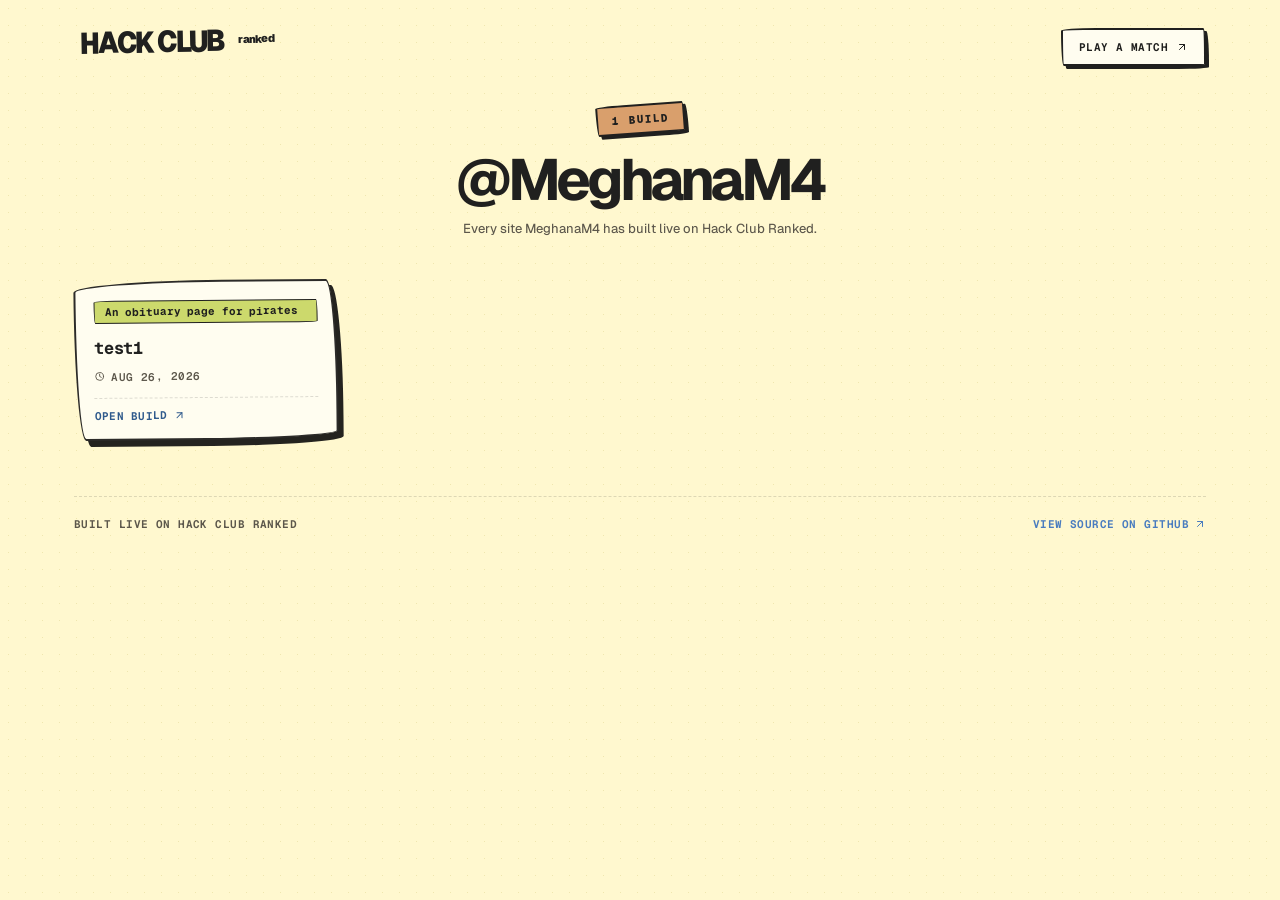
==== index.html @ 8e466107 "Publish test1" ====
<!doctype html>
<html lang="en">
<head>
<meta charset="utf-8">
<meta name="viewport" content="width=device-width, initial-scale=1">
<meta name="color-scheme" content="light">
<title>MeghanaM4's Hack Club Ranked builds</title>
<meta name="description" content="Websites MeghanaM4 built live on Hack Club Ranked.">
<link rel="icon" href="data:image/svg+xml,%3Csvg%20width%3D%2224%22%20height%3D%2224%22%20viewBox%3D%220%200%2024%2024%22%20fill%3D%22none%22%20xmlns%3D%22http%3A%2F%2Fwww.w3.org%2F2000%2Fsvg%22%3E%3Cpath%20d%3D%22M22%2019.2727C22%2020.779%2020.779%2022%2019.2727%2022H14.7273C13.221%2022%2012%2020.779%2012%2019.2727V12H19.2727C20.779%2012%2022%2013.221%2022%2014.7273V19.2727Z%22%20fill%3D%22%2368C4FF%22%2F%3E%3Cpath%20d%3D%22M20%202C21.1046%202%2022%202.89543%2022%204V7C22%208.10457%2021.1046%209%2020%209H17C15.8954%209%2015%208.10457%2015%207V4C15%202.89543%2015.8954%202%2017%202H20Z%22%20fill%3D%22%230C79D8%22%2F%3E%3Cpath%20d%3D%22M7%2015C8.10457%2015%209%2015.8954%209%2017V20C9%2021.1046%208.10457%2022%207%2022H4C2.89543%2022%202%2021.1046%202%2020V17C2%2015.8954%202.89543%2015%204%2015H7Z%22%20fill%3D%22%230C79D8%22%2F%3E%3Cpath%20d%3D%22M12%2012H4.72727C3.22104%2012%202%2010.779%202%209.27273V4.72727C2%203.22104%203.22104%202%204.72727%202H9.27273C10.779%202%2012%203.22104%2012%204.72727V12Z%22%20fill%3D%22%232E9EFF%22%2F%3E%3C%2Fsvg%3E">
<link rel="preconnect" href="https://fonts.googleapis.com">
<link rel="preconnect" href="https://fonts.gstatic.com" crossorigin>
<link href="https://fonts.googleapis.com/css2?family=Geist:wght@400..900&family=Geist+Mono:wght@400..900&display=swap" rel="stylesheet">
<style>
  :root {
    color-scheme: light;
    --cream: #fff8cf;
    --ink: #20201f;
    --muted: #5c574b;
    --pink: #d891d9;
    --blue: #497cbf;
    --blue-strong: #2f5a8c;
    --green: #ccd96c;
    --orange: #d99f6c;
    --paper: #fffdf0;
    --line: #2c2b29;
    --blob: 255px 20px 225px 20px / 20px 225px 15px 255px;
    --font-sans: "Geist", ui-sans-serif, system-ui, "Segoe UI", sans-serif;
    --font-mono: "Geist Mono", ui-monospace, "SF Mono", Menlo, Consolas, monospace;
  }
  * { box-sizing: border-box; }
  body {
    margin: 0;
    min-width: 320px;
    color: var(--ink);
    font-family: var(--font-sans);
    background-color: var(--cream);
    background-image: radial-gradient(#c7b65c45 0.7px, transparent 0.7px);
    background-size: 17px 17px;
  }
  a:focus-visible, button:focus-visible {
    outline: 3px solid var(--blue);
    outline-offset: 3px;
  }
  .page { max-width: 1180px; margin: 0 auto; padding: 28px 24px 64px; }
  .site-header {
    display: flex;
    align-items: flex-start;
    justify-content: space-between;
    flex-wrap: wrap;
    gap: 14px;
    padding-bottom: 30px;
  }
  .logo {
    display: inline-flex;
    align-items: flex-start;
    gap: 8px;
    text-decoration: none;
    color: var(--ink);
    transform: rotate(-1deg);
  }
  .logo span {
    font-size: 30px;
    line-height: 0.9;
    font-weight: 950;
    letter-spacing: -0.08em;
    transform: scaleX(0.92);
  }
  .logo em {
    font-style: normal;
    font-size: 11px;
    font-weight: 900;
    margin-top: 5px;
    letter-spacing: -0.07em;
  }
  .pill-button {
    display: inline-flex;
    align-items: center;
    gap: 8px;
    border: 2px solid var(--ink);
    background: var(--paper);
    box-shadow: 3px 3px 0 var(--ink);
    padding: 10px 16px;
    font: 650 11px var(--font-mono);
    text-transform: uppercase;
    letter-spacing: 0.04em;
    color: var(--ink);
    text-decoration: none;
    border-radius: var(--blob);
    transition: transform 0.15s, box-shadow 0.15s;
  }
  .pill-button:hover { background: var(--green); transform: translate(2px, 2px); box-shadow: 1px 1px 0 var(--ink); }
  .pill-button:active { transform: translate(3px, 3px); box-shadow: none; }
  .page-head { max-width: 640px; margin: 8px auto 40px; text-align: center; }
  .build-count-sticker {
    display: inline-block;
    margin-bottom: 14px;
    border: 2px solid var(--ink);
    background: var(--orange);
    padding: 6px 14px;
    font: 800 11px var(--font-mono);
    text-transform: uppercase;
    letter-spacing: 0.1em;
    box-shadow: 3px 3px 0 var(--ink);
    border-radius: var(--blob);
    transform: rotate(-4deg);
  }
  .page-head h1 {
    margin: 4px 0 12px;
    font-size: clamp(34px, 5vw, 58px);
    letter-spacing: -0.065em;
    line-height: 0.95;
  }
  .page-head p {
    margin: 0 auto;
    max-width: 480px;
    font: 450 13px/1.6 var(--font-sans);
    color: var(--muted);
  }
  .gallery-grid {
    list-style: none;
    margin: 0;
    padding: 0;
    display: grid;
    grid-template-columns: repeat(auto-fill, minmax(260px, 1fr));
    gap: clamp(18px, 3vw, 26px);
  }
  .gallery-grid li { display: flex; min-width: 0; }
  .build-card {
    flex: 1;
    min-width: 0;
    display: flex;
    flex-direction: column;
    gap: 10px;
    min-height: 150px;
    border: 2px solid var(--line);
    background: var(--paper);
    box-shadow: 5px 6px 0 #24231f;
    padding: 18px 18px 16px;
    border-radius: var(--blob);
    text-decoration: none;
    color: var(--ink);
    --tilt: -0.5deg;
    transform: rotate(var(--tilt));
    transition: transform 0.15s, box-shadow 0.15s;
  }
  .gallery-grid li:nth-child(even) .build-card { --tilt: 0.45deg; }
  .build-card:hover { transform: translate(3px, 3px) rotate(var(--tilt)); box-shadow: 2px 3px 0 #24231f; }
  .build-card:active { transform: translate(5px, 5px) rotate(var(--tilt)); box-shadow: none; }
  .build-card-tag {
    display: inline-flex;
    max-width: 100%;
    min-width: 0;
    white-space: normal;
    word-break: break-word;
    border: 1.5px solid var(--ink);
    background: var(--cream);
    color: var(--ink);
    padding: 3px 10px;
    font: 700 11px var(--font-mono);
    letter-spacing: -0.01em;
    line-height: 1.4;
    border-radius: var(--blob);
  }
  .gallery-grid li:nth-child(4n+1) .build-card-tag { background: var(--green); }
  .gallery-grid li:nth-child(4n+2) .build-card-tag { background: var(--orange); }
  .gallery-grid li:nth-child(4n+3) .build-card-tag { background: var(--pink); }
  .gallery-grid li:nth-child(4n) .build-card-tag { background: var(--blue-strong); color: var(--cream); border-color: var(--blue-strong); }
  .build-card-name {
    margin: 4px 0 0;
    font: 700 17px var(--font-mono);
    letter-spacing: -0.01em;
    line-height: 1.25;
    word-break: break-word;
  }
  .build-card-meta {
    margin-top: auto;
    display: flex;
    align-items: center;
    gap: 6px;
    font: 600 11px var(--font-mono);
    text-transform: uppercase;
    letter-spacing: 0.04em;
    color: var(--muted);
  }
  .build-card-cta {
    display: inline-flex;
    align-items: center;
    gap: 6px;
    margin-top: 4px;
    padding-top: 10px;
    border-top: 1px dashed #00000022;
    font: 650 11px var(--font-mono);
    text-transform: uppercase;
    letter-spacing: 0.03em;
    color: var(--blue-strong);
  }
  .build-card:hover .build-card-cta { color: var(--ink); }
  .empty-state {
    max-width: 480px;
    margin: 20px auto 0;
    text-align: center;
    border: 2px dashed var(--ink);
    background: var(--paper);
    padding: 36px 28px;
    border-radius: var(--blob);
  }
  .empty-state p {
    margin: 0 0 20px;
    font: 500 12px/1.6 var(--font-mono);
    color: var(--muted);
  }
  .site-footer {
    margin-top: 56px;
    padding-top: 20px;
    border-top: 1px dashed #00000022;
    display: flex;
    flex-wrap: wrap;
    justify-content: space-between;
    gap: 10px;
    font: 650 11px var(--font-mono);
    text-transform: uppercase;
    letter-spacing: 0.04em;
    color: var(--muted);
  }
  .site-footer a {
    display: inline-flex;
    align-items: center;
    gap: 5px;
    color: var(--blue);
    text-decoration: none;
  }
  .site-footer a:hover { color: var(--blue-strong); text-decoration: underline; }
  @media (max-width: 760px) {
    .gallery-grid { grid-template-columns: repeat(auto-fill, minmax(220px, 1fr)); }
  }
  @media (max-width: 480px) {
    .site-header { flex-direction: column; align-items: center; text-align: center; }
    .gallery-grid { grid-template-columns: 1fr; }
    .site-footer { flex-direction: column; align-items: center; text-align: center; }
  }
  @media (prefers-reduced-motion: reduce) {
    *, *::before, *::after {
      animation-duration: 0.01ms !important;
      transition-duration: 0.01ms !important;
    }
  }
</style>
</head>
<body>
<div class="page">
  <header class="site-header">
    <a class="logo" href="https://ranked.hackclub.com" aria-label="Hack Club Ranked home">
      <span>HACK CLUB</span><em>ranked</em>
    </a>
    <a class="pill-button" href="https://ranked.hackclub.com">play a match <svg aria-hidden="true" width="12" height="12" viewBox="0 0 24 24" fill="none" stroke="currentColor" stroke-width="2" stroke-linecap="round" stroke-linejoin="round"><path d="M7 17 17 7"/><path d="M7 7h10v10"/></svg></a>
  </header>
  <main>
    <div class="page-head">
      <span class="build-count-sticker">1 build</span>
      <h1>@MeghanaM4</h1>
      <p>Every site MeghanaM4 has built live on Hack Club Ranked.</p>
    </div>
    <ul class="gallery-grid">
        <li>
          <a class="build-card" href="./test1/">
            <span class="build-card-tag">An obituary page for pirates</span>
            <strong class="build-card-name">test1</strong>
            <span class="build-card-meta"><svg aria-hidden="true" width="11" height="11" viewBox="0 0 24 24" fill="none" stroke="currentColor" stroke-width="2" stroke-linecap="round" stroke-linejoin="round"><circle cx="12" cy="12" r="8.5"/><path d="M12 7v5l3.5 2"/></svg>Aug 26, 2026</span>
            <span class="build-card-cta">open build <svg aria-hidden="true" width="12" height="12" viewBox="0 0 24 24" fill="none" stroke="currentColor" stroke-width="2" stroke-linecap="round" stroke-linejoin="round"><path d="M7 17 17 7"/><path d="M7 7h10v10"/></svg></span>
          </a>
        </li>
      </ul>
  </main>
  <footer class="site-footer">
    <span>Built live on Hack Club Ranked</span>
    <a href="https://github.com/MeghanaM4/hackclubranked">view source on GitHub <svg aria-hidden="true" width="12" height="12" viewBox="0 0 24 24" fill="none" stroke="currentColor" stroke-width="2" stroke-linecap="round" stroke-linejoin="round"><path d="M7 17 17 7"/><path d="M7 7h10v10"/></svg></a>
  </footer>
</div>
</body>
</html>
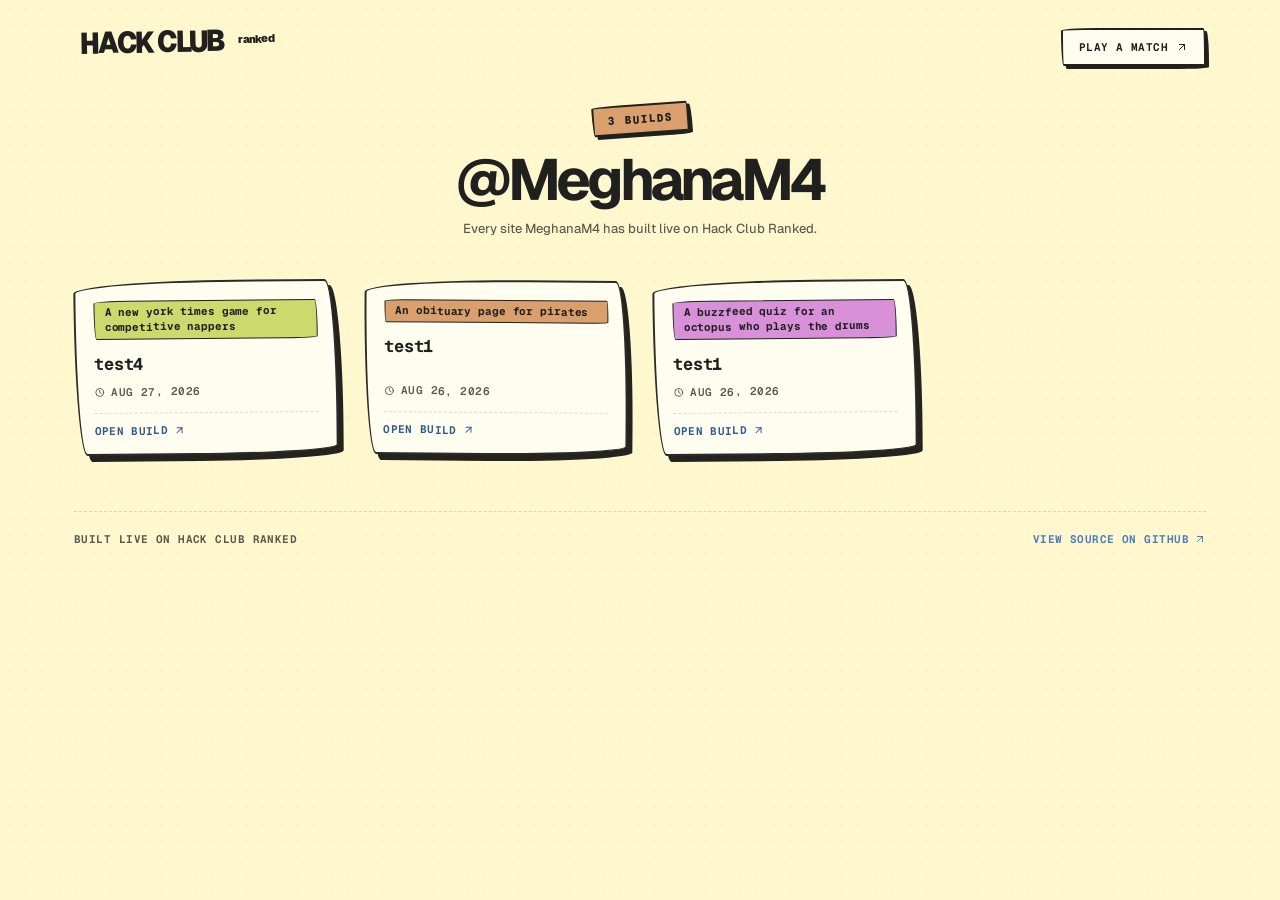
==== commit 973879e9: "Publish test4" ====
--- a/index.html
+++ b/index.html
@@ -256,14 +256,30 @@
   </header>
   <main>
     <div class="page-head">
-      <span class="build-count-sticker">1 build</span>
+      <span class="build-count-sticker">3 builds</span>
       <h1>@MeghanaM4</h1>
       <p>Every site MeghanaM4 has built live on Hack Club Ranked.</p>
     </div>
     <ul class="gallery-grid">
         <li>
+          <a class="build-card" href="./test4/">
+            <span class="build-card-tag">A new york times game for competitive nappers</span>
+            <strong class="build-card-name">test4</strong>
+            <span class="build-card-meta"><svg aria-hidden="true" width="11" height="11" viewBox="0 0 24 24" fill="none" stroke="currentColor" stroke-width="2" stroke-linecap="round" stroke-linejoin="round"><circle cx="12" cy="12" r="8.5"/><path d="M12 7v5l3.5 2"/></svg>Aug 27, 2026</span>
+            <span class="build-card-cta">open build <svg aria-hidden="true" width="12" height="12" viewBox="0 0 24 24" fill="none" stroke="currentColor" stroke-width="2" stroke-linecap="round" stroke-linejoin="round"><path d="M7 17 17 7"/><path d="M7 7h10v10"/></svg></span>
+          </a>
+        </li>
+        <li>
           <a class="build-card" href="./test1/">
             <span class="build-card-tag">An obituary page for pirates</span>
+            <strong class="build-card-name">test1</strong>
+            <span class="build-card-meta"><svg aria-hidden="true" width="11" height="11" viewBox="0 0 24 24" fill="none" stroke="currentColor" stroke-width="2" stroke-linecap="round" stroke-linejoin="round"><circle cx="12" cy="12" r="8.5"/><path d="M12 7v5l3.5 2"/></svg>Aug 26, 2026</span>
+            <span class="build-card-cta">open build <svg aria-hidden="true" width="12" height="12" viewBox="0 0 24 24" fill="none" stroke="currentColor" stroke-width="2" stroke-linecap="round" stroke-linejoin="round"><path d="M7 17 17 7"/><path d="M7 7h10v10"/></svg></span>
+          </a>
+        </li>
+        <li>
+          <a class="build-card" href="./test1/">
+            <span class="build-card-tag">A buzzfeed quiz for an octopus who plays the drums</span>
             <strong class="build-card-name">test1</strong>
             <span class="build-card-meta"><svg aria-hidden="true" width="11" height="11" viewBox="0 0 24 24" fill="none" stroke="currentColor" stroke-width="2" stroke-linecap="round" stroke-linejoin="round"><circle cx="12" cy="12" r="8.5"/><path d="M12 7v5l3.5 2"/></svg>Aug 26, 2026</span>
             <span class="build-card-cta">open build <svg aria-hidden="true" width="12" height="12" viewBox="0 0 24 24" fill="none" stroke="currentColor" stroke-width="2" stroke-linecap="round" stroke-linejoin="round"><path d="M7 17 17 7"/><path d="M7 7h10v10"/></svg></span>
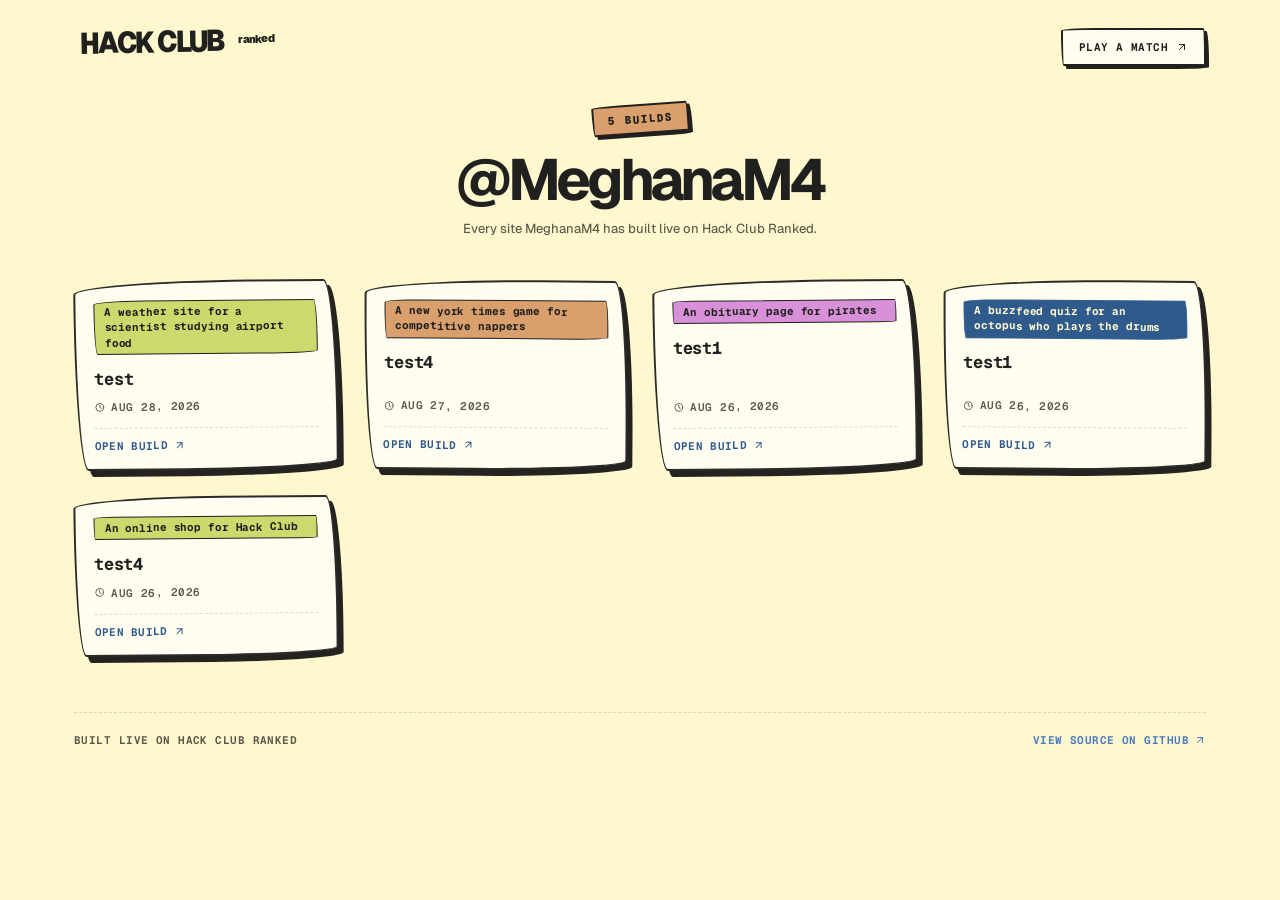
==== commit a6d564fc: "Publish test" ====
--- a/index.html
+++ b/index.html
@@ -256,12 +256,20 @@
   </header>
   <main>
     <div class="page-head">
-      <span class="build-count-sticker">3 builds</span>
+      <span class="build-count-sticker">5 builds</span>
       <h1>@MeghanaM4</h1>
       <p>Every site MeghanaM4 has built live on Hack Club Ranked.</p>
     </div>
     <ul class="gallery-grid">
         <li>
+          <a class="build-card" href="./test/">
+            <span class="build-card-tag">A weather site for a scientist studying airport food</span>
+            <strong class="build-card-name">test</strong>
+            <span class="build-card-meta"><svg aria-hidden="true" width="11" height="11" viewBox="0 0 24 24" fill="none" stroke="currentColor" stroke-width="2" stroke-linecap="round" stroke-linejoin="round"><circle cx="12" cy="12" r="8.5"/><path d="M12 7v5l3.5 2"/></svg>Aug 28, 2026</span>
+            <span class="build-card-cta">open build <svg aria-hidden="true" width="12" height="12" viewBox="0 0 24 24" fill="none" stroke="currentColor" stroke-width="2" stroke-linecap="round" stroke-linejoin="round"><path d="M7 17 17 7"/><path d="M7 7h10v10"/></svg></span>
+          </a>
+        </li>
+        <li>
           <a class="build-card" href="./test4/">
             <span class="build-card-tag">A new york times game for competitive nappers</span>
             <strong class="build-card-name">test4</strong>
@@ -281,6 +289,14 @@
           <a class="build-card" href="./test1/">
             <span class="build-card-tag">A buzzfeed quiz for an octopus who plays the drums</span>
             <strong class="build-card-name">test1</strong>
+            <span class="build-card-meta"><svg aria-hidden="true" width="11" height="11" viewBox="0 0 24 24" fill="none" stroke="currentColor" stroke-width="2" stroke-linecap="round" stroke-linejoin="round"><circle cx="12" cy="12" r="8.5"/><path d="M12 7v5l3.5 2"/></svg>Aug 26, 2026</span>
+            <span class="build-card-cta">open build <svg aria-hidden="true" width="12" height="12" viewBox="0 0 24 24" fill="none" stroke="currentColor" stroke-width="2" stroke-linecap="round" stroke-linejoin="round"><path d="M7 17 17 7"/><path d="M7 7h10v10"/></svg></span>
+          </a>
+        </li>
+        <li>
+          <a class="build-card" href="./test4/">
+            <span class="build-card-tag">An online shop for Hack Club</span>
+            <strong class="build-card-name">test4</strong>
             <span class="build-card-meta"><svg aria-hidden="true" width="11" height="11" viewBox="0 0 24 24" fill="none" stroke="currentColor" stroke-width="2" stroke-linecap="round" stroke-linejoin="round"><circle cx="12" cy="12" r="8.5"/><path d="M12 7v5l3.5 2"/></svg>Aug 26, 2026</span>
             <span class="build-card-cta">open build <svg aria-hidden="true" width="12" height="12" viewBox="0 0 24 24" fill="none" stroke="currentColor" stroke-width="2" stroke-linecap="round" stroke-linejoin="round"><path d="M7 17 17 7"/><path d="M7 7h10v10"/></svg></span>
           </a>
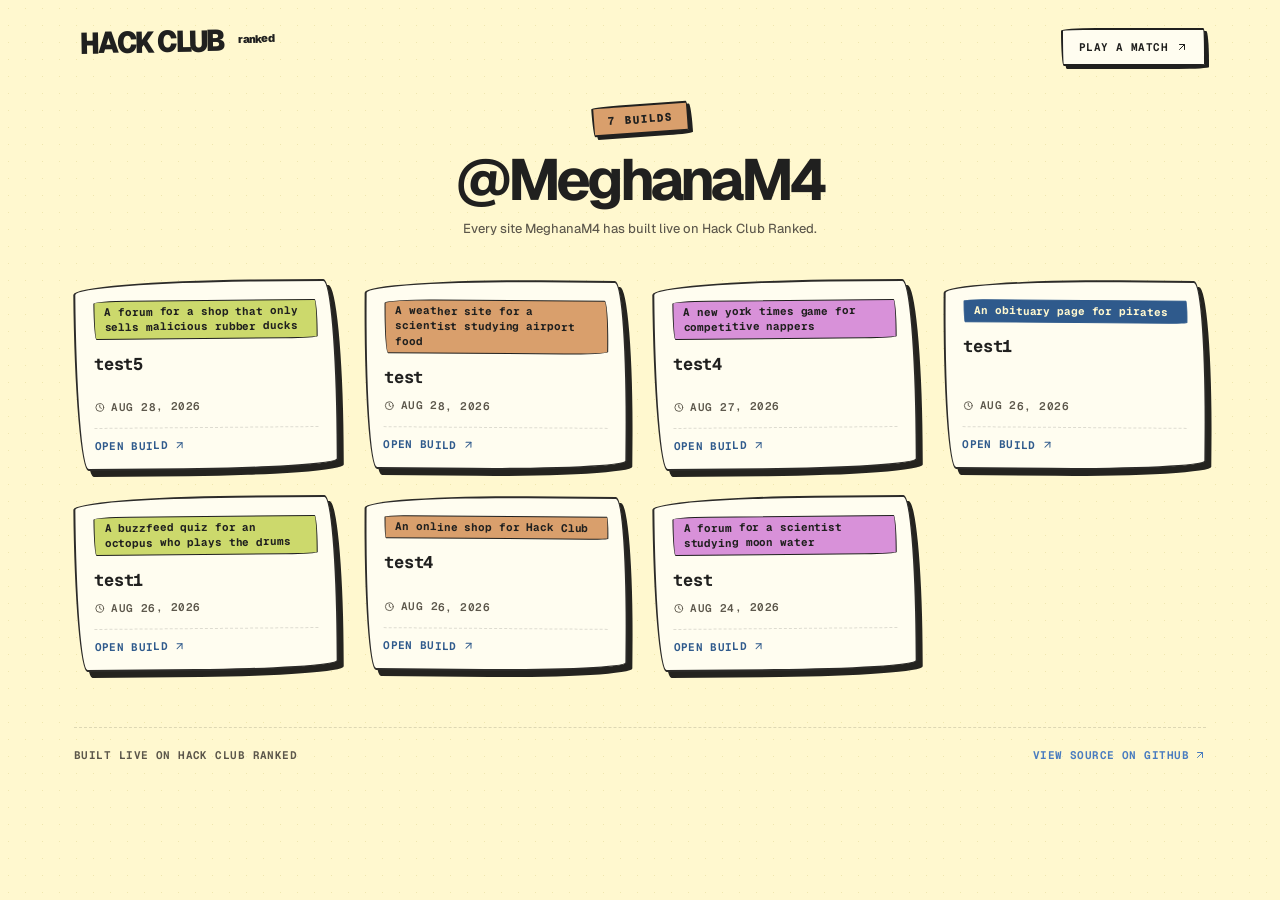
==== commit c9e35bbd: "Publish test5" ====
--- a/index.html
+++ b/index.html
@@ -256,12 +256,20 @@
   </header>
   <main>
     <div class="page-head">
-      <span class="build-count-sticker">5 builds</span>
+      <span class="build-count-sticker">7 builds</span>
       <h1>@MeghanaM4</h1>
       <p>Every site MeghanaM4 has built live on Hack Club Ranked.</p>
     </div>
     <ul class="gallery-grid">
         <li>
+          <a class="build-card" href="./test5/">
+            <span class="build-card-tag">A forum for a shop that only sells malicious rubber ducks</span>
+            <strong class="build-card-name">test5</strong>
+            <span class="build-card-meta"><svg aria-hidden="true" width="11" height="11" viewBox="0 0 24 24" fill="none" stroke="currentColor" stroke-width="2" stroke-linecap="round" stroke-linejoin="round"><circle cx="12" cy="12" r="8.5"/><path d="M12 7v5l3.5 2"/></svg>Aug 28, 2026</span>
+            <span class="build-card-cta">open build <svg aria-hidden="true" width="12" height="12" viewBox="0 0 24 24" fill="none" stroke="currentColor" stroke-width="2" stroke-linecap="round" stroke-linejoin="round"><path d="M7 17 17 7"/><path d="M7 7h10v10"/></svg></span>
+          </a>
+        </li>
+        <li>
           <a class="build-card" href="./test/">
             <span class="build-card-tag">A weather site for a scientist studying airport food</span>
             <strong class="build-card-name">test</strong>
@@ -298,6 +306,14 @@
             <span class="build-card-tag">An online shop for Hack Club</span>
             <strong class="build-card-name">test4</strong>
             <span class="build-card-meta"><svg aria-hidden="true" width="11" height="11" viewBox="0 0 24 24" fill="none" stroke="currentColor" stroke-width="2" stroke-linecap="round" stroke-linejoin="round"><circle cx="12" cy="12" r="8.5"/><path d="M12 7v5l3.5 2"/></svg>Aug 26, 2026</span>
+            <span class="build-card-cta">open build <svg aria-hidden="true" width="12" height="12" viewBox="0 0 24 24" fill="none" stroke="currentColor" stroke-width="2" stroke-linecap="round" stroke-linejoin="round"><path d="M7 17 17 7"/><path d="M7 7h10v10"/></svg></span>
+          </a>
+        </li>
+        <li>
+          <a class="build-card" href="./test/">
+            <span class="build-card-tag">A forum for a scientist studying moon water</span>
+            <strong class="build-card-name">test</strong>
+            <span class="build-card-meta"><svg aria-hidden="true" width="11" height="11" viewBox="0 0 24 24" fill="none" stroke="currentColor" stroke-width="2" stroke-linecap="round" stroke-linejoin="round"><circle cx="12" cy="12" r="8.5"/><path d="M12 7v5l3.5 2"/></svg>Aug 24, 2026</span>
             <span class="build-card-cta">open build <svg aria-hidden="true" width="12" height="12" viewBox="0 0 24 24" fill="none" stroke="currentColor" stroke-width="2" stroke-linecap="round" stroke-linejoin="round"><path d="M7 17 17 7"/><path d="M7 7h10v10"/></svg></span>
           </a>
         </li>
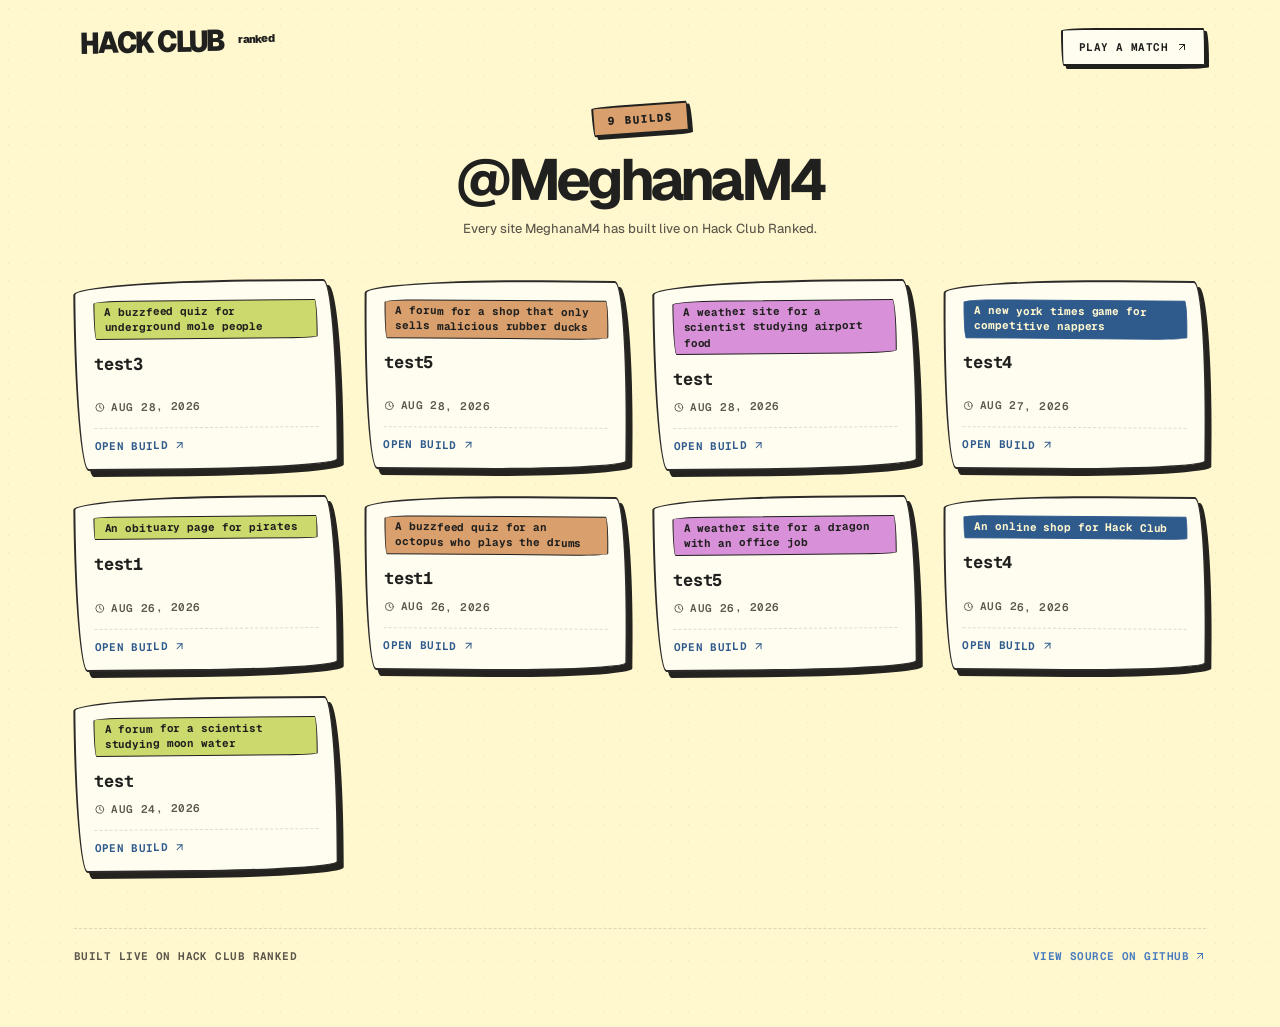
==== commit a69c0205: "Publish test3" ====
--- a/index.html
+++ b/index.html
@@ -256,12 +256,20 @@
   </header>
   <main>
     <div class="page-head">
-      <span class="build-count-sticker">7 builds</span>
+      <span class="build-count-sticker">9 builds</span>
       <h1>@MeghanaM4</h1>
       <p>Every site MeghanaM4 has built live on Hack Club Ranked.</p>
     </div>
     <ul class="gallery-grid">
         <li>
+          <a class="build-card" href="./test3/">
+            <span class="build-card-tag">A buzzfeed quiz for underground mole people</span>
+            <strong class="build-card-name">test3</strong>
+            <span class="build-card-meta"><svg aria-hidden="true" width="11" height="11" viewBox="0 0 24 24" fill="none" stroke="currentColor" stroke-width="2" stroke-linecap="round" stroke-linejoin="round"><circle cx="12" cy="12" r="8.5"/><path d="M12 7v5l3.5 2"/></svg>Aug 28, 2026</span>
+            <span class="build-card-cta">open build <svg aria-hidden="true" width="12" height="12" viewBox="0 0 24 24" fill="none" stroke="currentColor" stroke-width="2" stroke-linecap="round" stroke-linejoin="round"><path d="M7 17 17 7"/><path d="M7 7h10v10"/></svg></span>
+          </a>
+        </li>
+        <li>
           <a class="build-card" href="./test5/">
             <span class="build-card-tag">A forum for a shop that only sells malicious rubber ducks</span>
             <strong class="build-card-name">test5</strong>
@@ -297,6 +305,14 @@
           <a class="build-card" href="./test1/">
             <span class="build-card-tag">A buzzfeed quiz for an octopus who plays the drums</span>
             <strong class="build-card-name">test1</strong>
+            <span class="build-card-meta"><svg aria-hidden="true" width="11" height="11" viewBox="0 0 24 24" fill="none" stroke="currentColor" stroke-width="2" stroke-linecap="round" stroke-linejoin="round"><circle cx="12" cy="12" r="8.5"/><path d="M12 7v5l3.5 2"/></svg>Aug 26, 2026</span>
+            <span class="build-card-cta">open build <svg aria-hidden="true" width="12" height="12" viewBox="0 0 24 24" fill="none" stroke="currentColor" stroke-width="2" stroke-linecap="round" stroke-linejoin="round"><path d="M7 17 17 7"/><path d="M7 7h10v10"/></svg></span>
+          </a>
+        </li>
+        <li>
+          <a class="build-card" href="./test5/">
+            <span class="build-card-tag">A weather site for a dragon with an office job</span>
+            <strong class="build-card-name">test5</strong>
             <span class="build-card-meta"><svg aria-hidden="true" width="11" height="11" viewBox="0 0 24 24" fill="none" stroke="currentColor" stroke-width="2" stroke-linecap="round" stroke-linejoin="round"><circle cx="12" cy="12" r="8.5"/><path d="M12 7v5l3.5 2"/></svg>Aug 26, 2026</span>
             <span class="build-card-cta">open build <svg aria-hidden="true" width="12" height="12" viewBox="0 0 24 24" fill="none" stroke="currentColor" stroke-width="2" stroke-linecap="round" stroke-linejoin="round"><path d="M7 17 17 7"/><path d="M7 7h10v10"/></svg></span>
           </a>
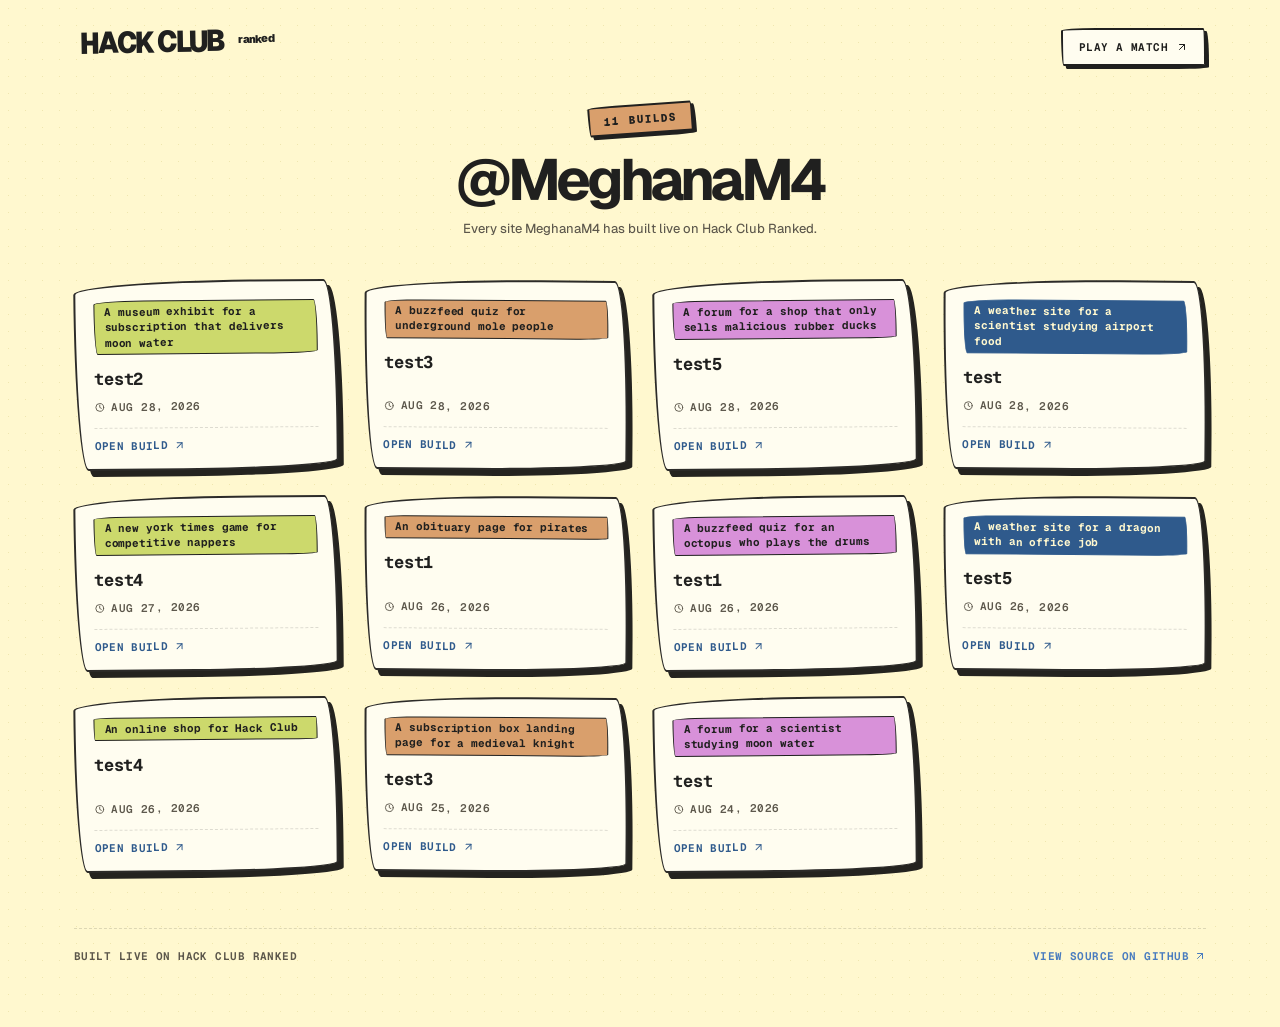
==== commit 79d0beb2: "Publish test2" ====
--- a/index.html
+++ b/index.html
@@ -256,12 +256,20 @@
   </header>
   <main>
     <div class="page-head">
-      <span class="build-count-sticker">9 builds</span>
+      <span class="build-count-sticker">11 builds</span>
       <h1>@MeghanaM4</h1>
       <p>Every site MeghanaM4 has built live on Hack Club Ranked.</p>
     </div>
     <ul class="gallery-grid">
         <li>
+          <a class="build-card" href="./test2/">
+            <span class="build-card-tag">A museum exhibit for a subscription that delivers moon water</span>
+            <strong class="build-card-name">test2</strong>
+            <span class="build-card-meta"><svg aria-hidden="true" width="11" height="11" viewBox="0 0 24 24" fill="none" stroke="currentColor" stroke-width="2" stroke-linecap="round" stroke-linejoin="round"><circle cx="12" cy="12" r="8.5"/><path d="M12 7v5l3.5 2"/></svg>Aug 28, 2026</span>
+            <span class="build-card-cta">open build <svg aria-hidden="true" width="12" height="12" viewBox="0 0 24 24" fill="none" stroke="currentColor" stroke-width="2" stroke-linecap="round" stroke-linejoin="round"><path d="M7 17 17 7"/><path d="M7 7h10v10"/></svg></span>
+          </a>
+        </li>
+        <li>
           <a class="build-card" href="./test3/">
             <span class="build-card-tag">A buzzfeed quiz for underground mole people</span>
             <strong class="build-card-name">test3</strong>
@@ -322,6 +330,14 @@
             <span class="build-card-tag">An online shop for Hack Club</span>
             <strong class="build-card-name">test4</strong>
             <span class="build-card-meta"><svg aria-hidden="true" width="11" height="11" viewBox="0 0 24 24" fill="none" stroke="currentColor" stroke-width="2" stroke-linecap="round" stroke-linejoin="round"><circle cx="12" cy="12" r="8.5"/><path d="M12 7v5l3.5 2"/></svg>Aug 26, 2026</span>
+            <span class="build-card-cta">open build <svg aria-hidden="true" width="12" height="12" viewBox="0 0 24 24" fill="none" stroke="currentColor" stroke-width="2" stroke-linecap="round" stroke-linejoin="round"><path d="M7 17 17 7"/><path d="M7 7h10v10"/></svg></span>
+          </a>
+        </li>
+        <li>
+          <a class="build-card" href="./test3/">
+            <span class="build-card-tag">A subscription box landing page for a medieval knight</span>
+            <strong class="build-card-name">test3</strong>
+            <span class="build-card-meta"><svg aria-hidden="true" width="11" height="11" viewBox="0 0 24 24" fill="none" stroke="currentColor" stroke-width="2" stroke-linecap="round" stroke-linejoin="round"><circle cx="12" cy="12" r="8.5"/><path d="M12 7v5l3.5 2"/></svg>Aug 25, 2026</span>
             <span class="build-card-cta">open build <svg aria-hidden="true" width="12" height="12" viewBox="0 0 24 24" fill="none" stroke="currentColor" stroke-width="2" stroke-linecap="round" stroke-linejoin="round"><path d="M7 17 17 7"/><path d="M7 7h10v10"/></svg></span>
           </a>
         </li>
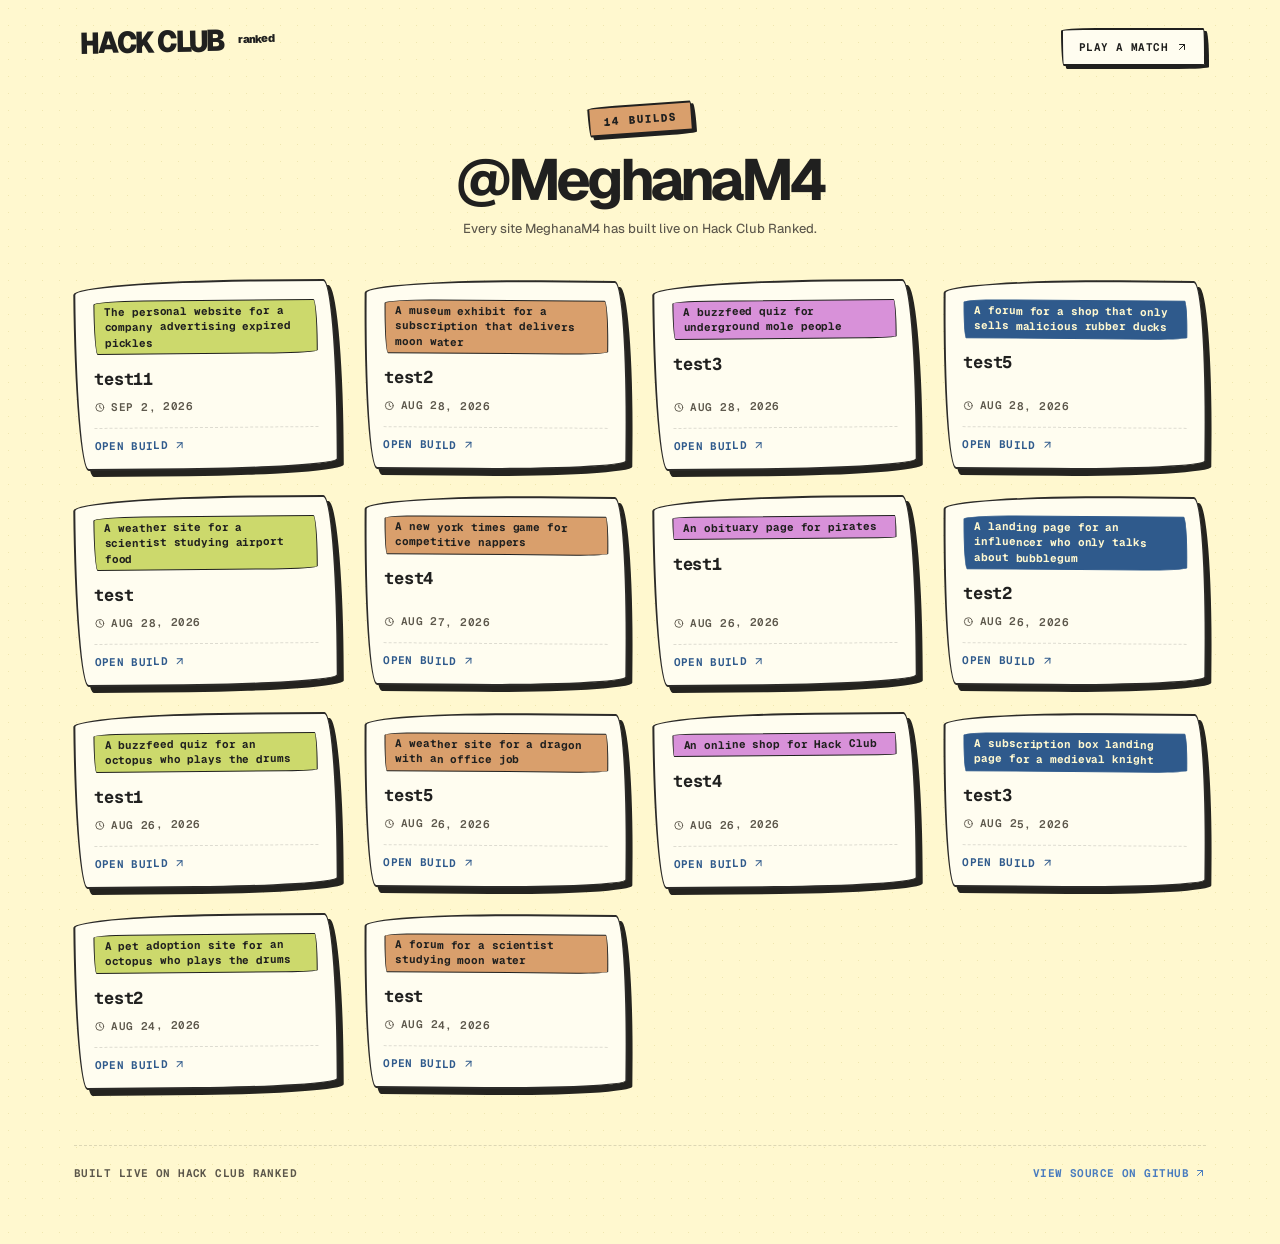
==== commit 75cb95fe: "Publish test11" ====
--- a/index.html
+++ b/index.html
@@ -256,12 +256,20 @@
   </header>
   <main>
     <div class="page-head">
-      <span class="build-count-sticker">11 builds</span>
+      <span class="build-count-sticker">14 builds</span>
       <h1>@MeghanaM4</h1>
       <p>Every site MeghanaM4 has built live on Hack Club Ranked.</p>
     </div>
     <ul class="gallery-grid">
         <li>
+          <a class="build-card" href="./test11/">
+            <span class="build-card-tag">The personal website for a company advertising expired pickles</span>
+            <strong class="build-card-name">test11</strong>
+            <span class="build-card-meta"><svg aria-hidden="true" width="11" height="11" viewBox="0 0 24 24" fill="none" stroke="currentColor" stroke-width="2" stroke-linecap="round" stroke-linejoin="round"><circle cx="12" cy="12" r="8.5"/><path d="M12 7v5l3.5 2"/></svg>Sep 2, 2026</span>
+            <span class="build-card-cta">open build <svg aria-hidden="true" width="12" height="12" viewBox="0 0 24 24" fill="none" stroke="currentColor" stroke-width="2" stroke-linecap="round" stroke-linejoin="round"><path d="M7 17 17 7"/><path d="M7 7h10v10"/></svg></span>
+          </a>
+        </li>
+        <li>
           <a class="build-card" href="./test2/">
             <span class="build-card-tag">A museum exhibit for a subscription that delivers moon water</span>
             <strong class="build-card-name">test2</strong>
@@ -310,6 +318,14 @@
           </a>
         </li>
         <li>
+          <a class="build-card" href="./test2/">
+            <span class="build-card-tag">A landing page for an influencer who only talks about bubblegum</span>
+            <strong class="build-card-name">test2</strong>
+            <span class="build-card-meta"><svg aria-hidden="true" width="11" height="11" viewBox="0 0 24 24" fill="none" stroke="currentColor" stroke-width="2" stroke-linecap="round" stroke-linejoin="round"><circle cx="12" cy="12" r="8.5"/><path d="M12 7v5l3.5 2"/></svg>Aug 26, 2026</span>
+            <span class="build-card-cta">open build <svg aria-hidden="true" width="12" height="12" viewBox="0 0 24 24" fill="none" stroke="currentColor" stroke-width="2" stroke-linecap="round" stroke-linejoin="round"><path d="M7 17 17 7"/><path d="M7 7h10v10"/></svg></span>
+          </a>
+        </li>
+        <li>
           <a class="build-card" href="./test1/">
             <span class="build-card-tag">A buzzfeed quiz for an octopus who plays the drums</span>
             <strong class="build-card-name">test1</strong>
@@ -338,6 +354,14 @@
             <span class="build-card-tag">A subscription box landing page for a medieval knight</span>
             <strong class="build-card-name">test3</strong>
             <span class="build-card-meta"><svg aria-hidden="true" width="11" height="11" viewBox="0 0 24 24" fill="none" stroke="currentColor" stroke-width="2" stroke-linecap="round" stroke-linejoin="round"><circle cx="12" cy="12" r="8.5"/><path d="M12 7v5l3.5 2"/></svg>Aug 25, 2026</span>
+            <span class="build-card-cta">open build <svg aria-hidden="true" width="12" height="12" viewBox="0 0 24 24" fill="none" stroke="currentColor" stroke-width="2" stroke-linecap="round" stroke-linejoin="round"><path d="M7 17 17 7"/><path d="M7 7h10v10"/></svg></span>
+          </a>
+        </li>
+        <li>
+          <a class="build-card" href="./test2/">
+            <span class="build-card-tag">A pet adoption site for an octopus who plays the drums</span>
+            <strong class="build-card-name">test2</strong>
+            <span class="build-card-meta"><svg aria-hidden="true" width="11" height="11" viewBox="0 0 24 24" fill="none" stroke="currentColor" stroke-width="2" stroke-linecap="round" stroke-linejoin="round"><circle cx="12" cy="12" r="8.5"/><path d="M12 7v5l3.5 2"/></svg>Aug 24, 2026</span>
             <span class="build-card-cta">open build <svg aria-hidden="true" width="12" height="12" viewBox="0 0 24 24" fill="none" stroke="currentColor" stroke-width="2" stroke-linecap="round" stroke-linejoin="round"><path d="M7 17 17 7"/><path d="M7 7h10v10"/></svg></span>
           </a>
         </li>
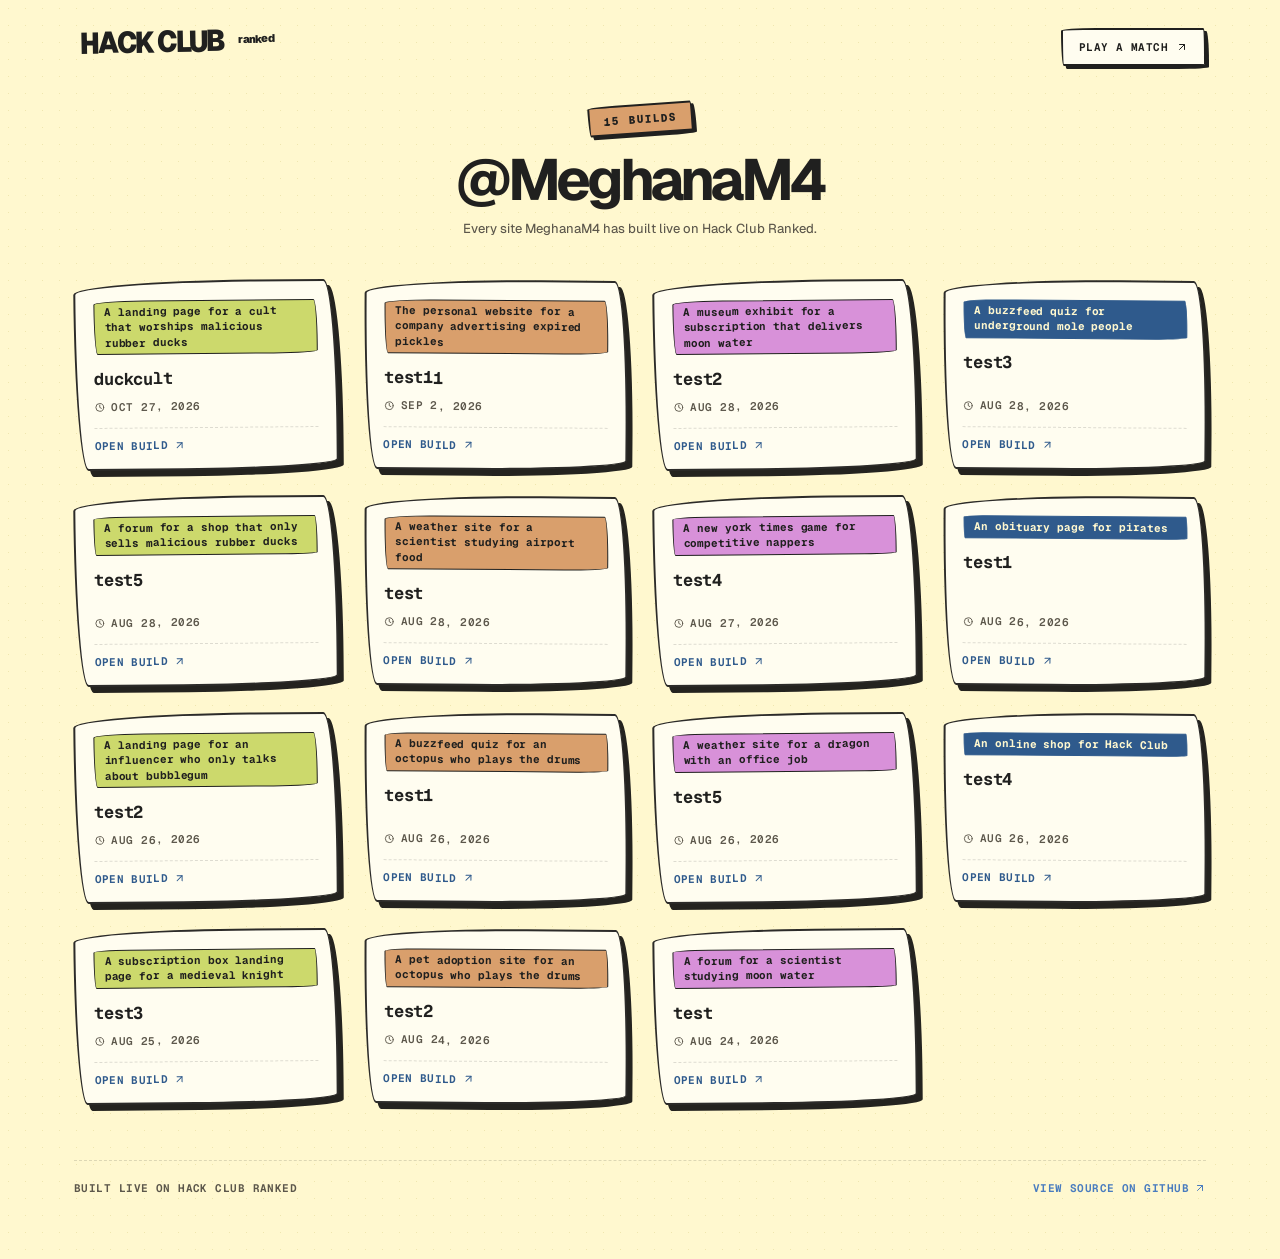
==== commit 5ff67512: "Publish duckcult" ====
--- a/index.html
+++ b/index.html
@@ -256,11 +256,19 @@
   </header>
   <main>
     <div class="page-head">
-      <span class="build-count-sticker">14 builds</span>
+      <span class="build-count-sticker">15 builds</span>
       <h1>@MeghanaM4</h1>
       <p>Every site MeghanaM4 has built live on Hack Club Ranked.</p>
     </div>
     <ul class="gallery-grid">
+        <li>
+          <a class="build-card" href="./duckcult/">
+            <span class="build-card-tag">A landing page for a cult that worships malicious rubber ducks</span>
+            <strong class="build-card-name">duckcult</strong>
+            <span class="build-card-meta"><svg aria-hidden="true" width="11" height="11" viewBox="0 0 24 24" fill="none" stroke="currentColor" stroke-width="2" stroke-linecap="round" stroke-linejoin="round"><circle cx="12" cy="12" r="8.5"/><path d="M12 7v5l3.5 2"/></svg>Oct 27, 2026</span>
+            <span class="build-card-cta">open build <svg aria-hidden="true" width="12" height="12" viewBox="0 0 24 24" fill="none" stroke="currentColor" stroke-width="2" stroke-linecap="round" stroke-linejoin="round"><path d="M7 17 17 7"/><path d="M7 7h10v10"/></svg></span>
+          </a>
+        </li>
         <li>
           <a class="build-card" href="./test11/">
             <span class="build-card-tag">The personal website for a company advertising expired pickles</span>
